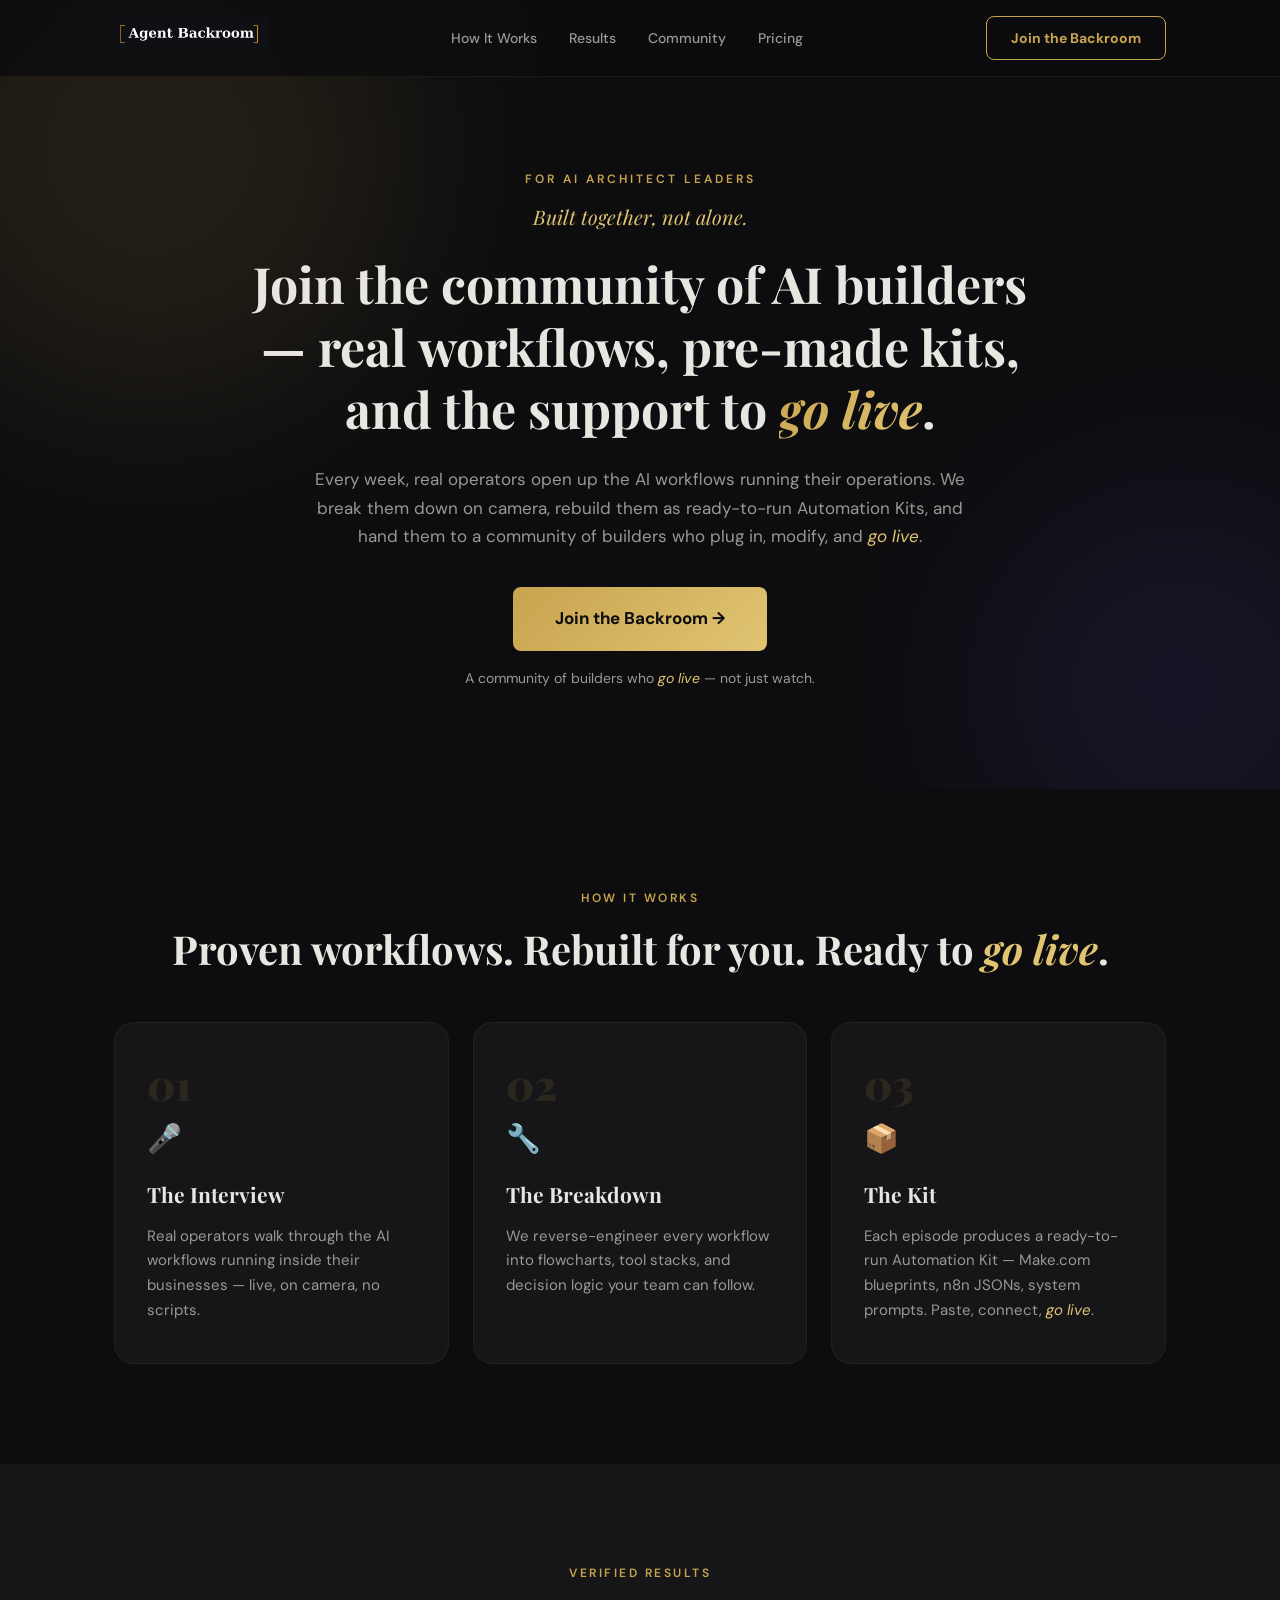
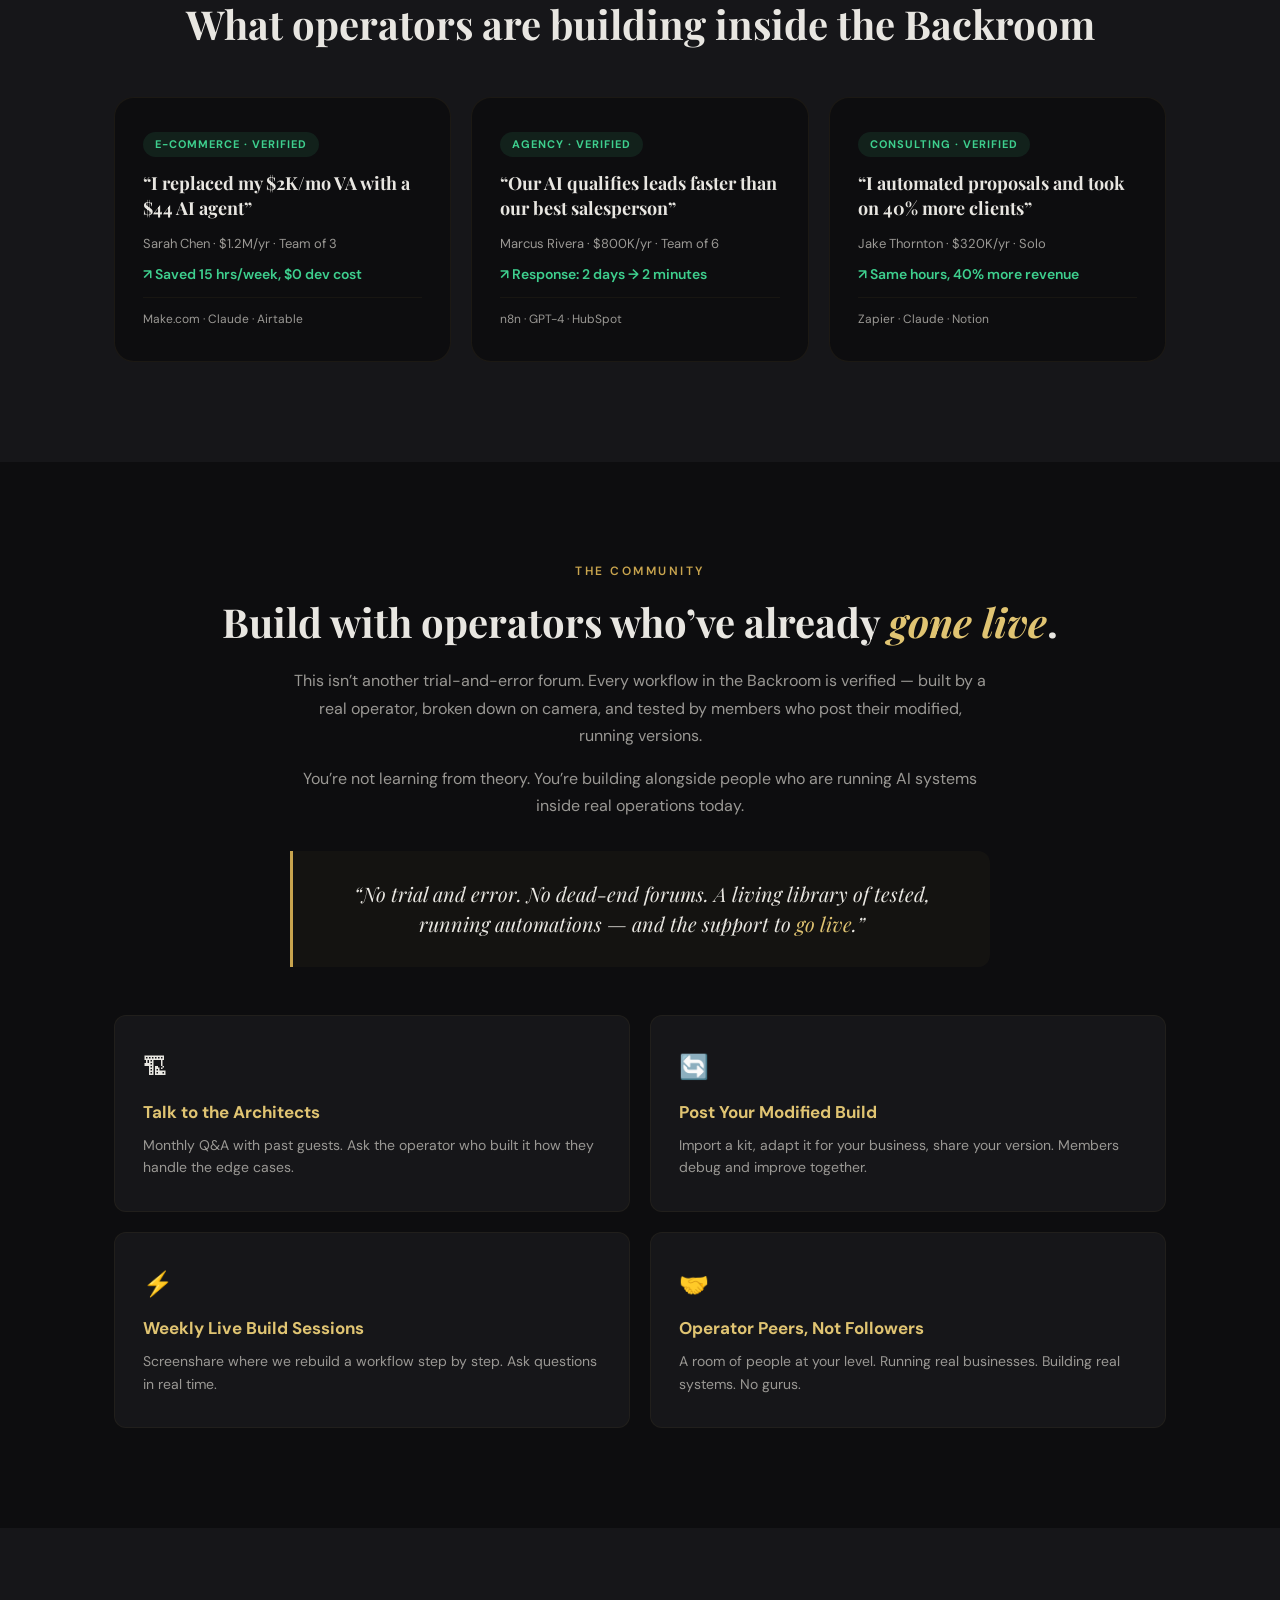
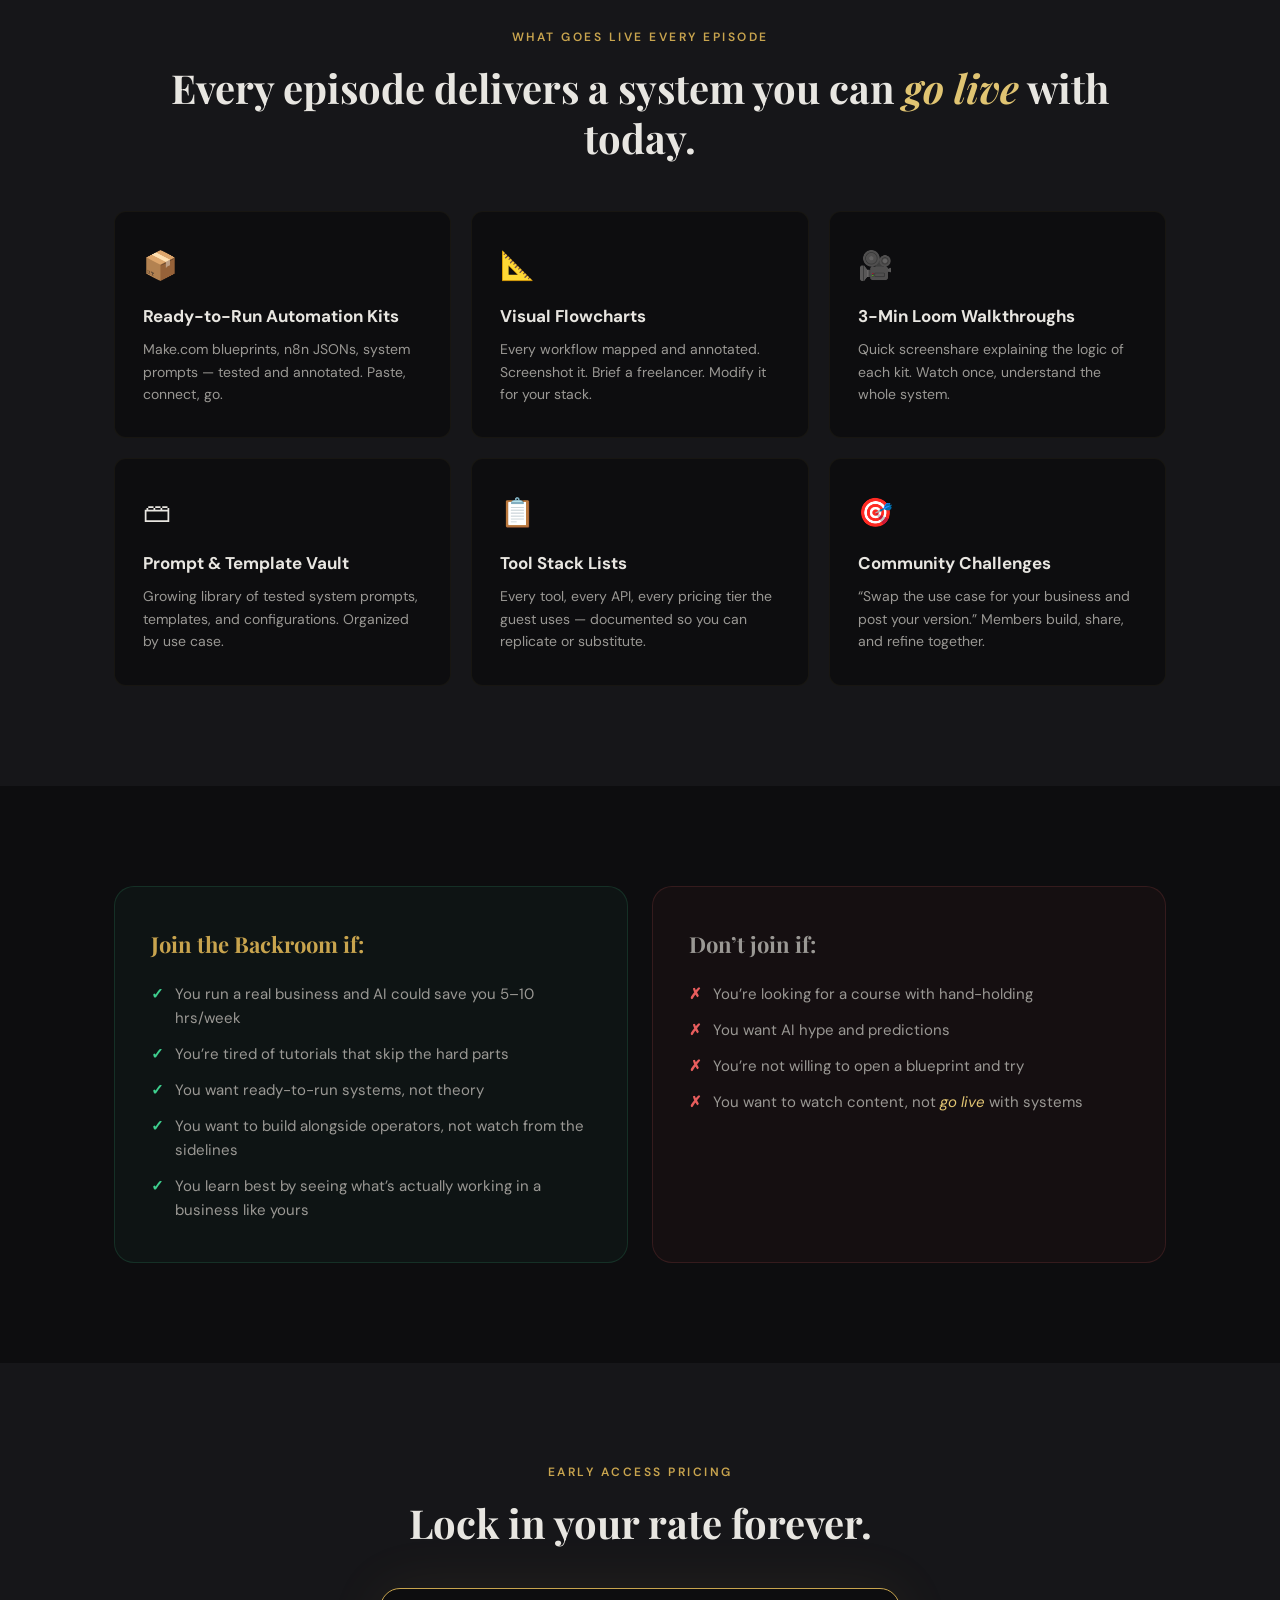
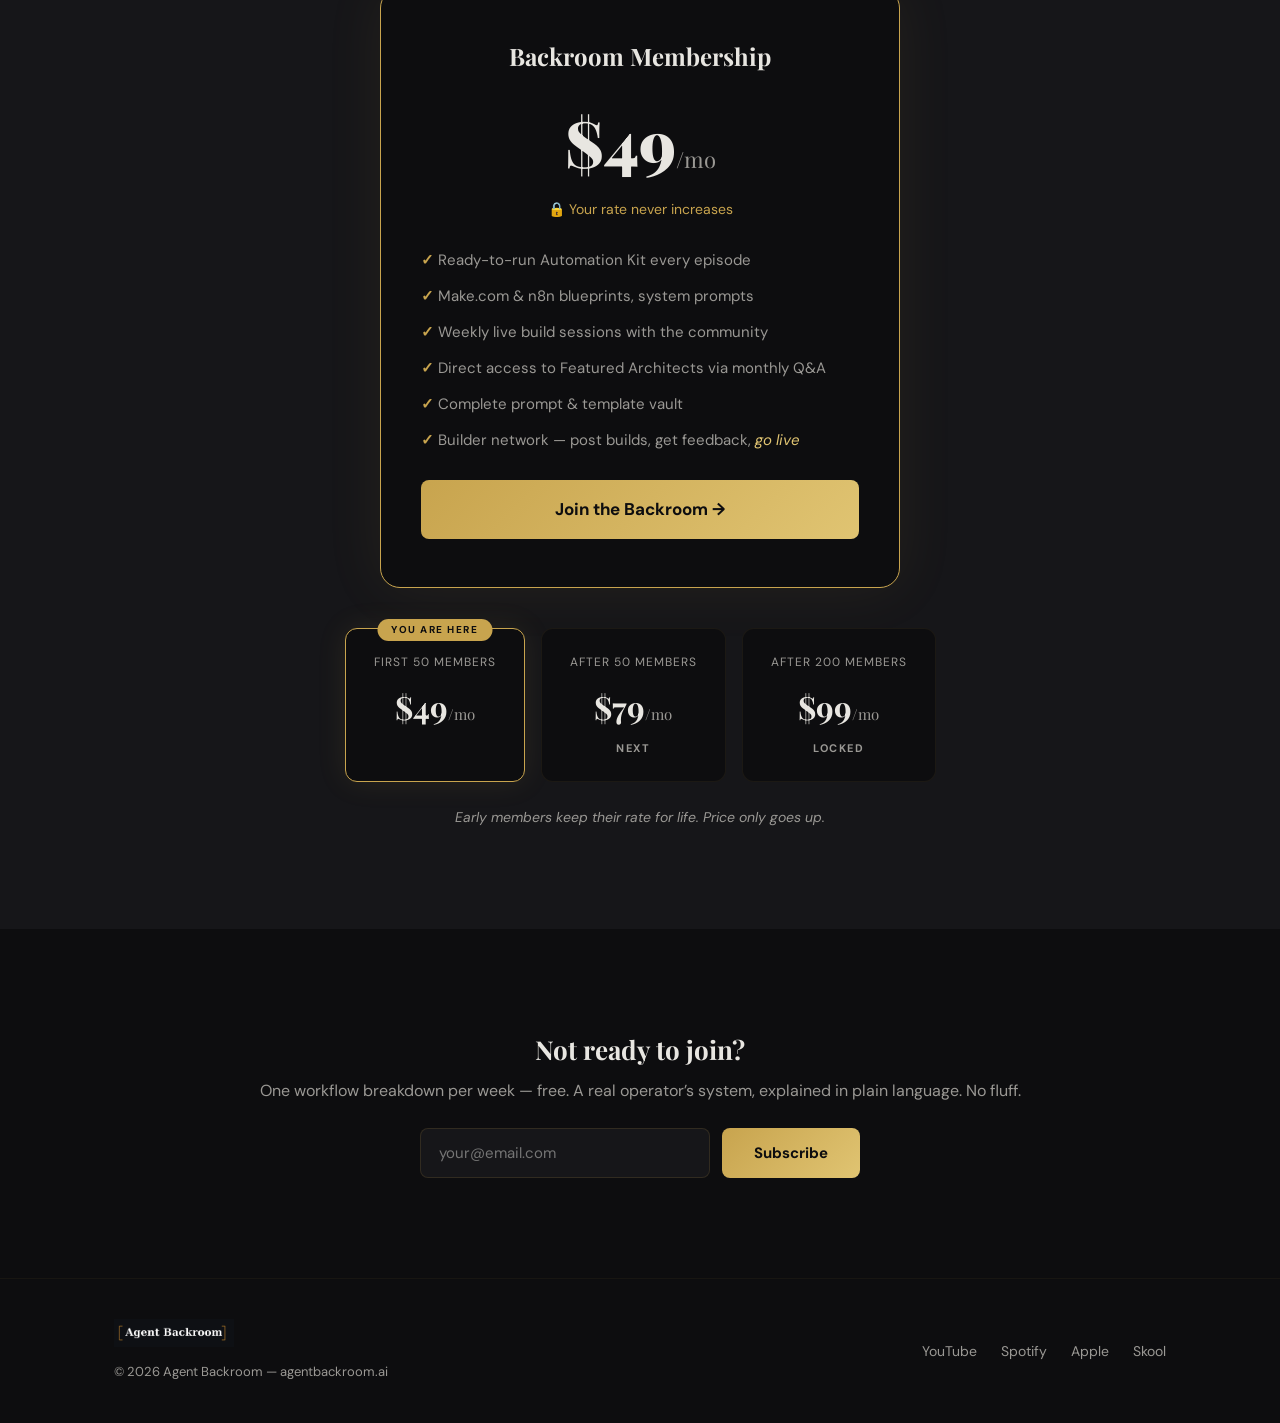
==== index.html @ 45687b81 "Initial Agent Backroom website Single-page sales site for agentbackroom.ai with dark mode design, co" ====
<!DOCTYPE html>
<html lang="en">
<head>
  <meta charset="UTF-8">
  <meta name="viewport" content="width=device-width, initial-scale=1.0">
  <title>Agent Backroom — Join the Community of AI Builders</title>
  <meta name="description" content="Join the community of AI builders. Real workflows, pre-made Automation Kits, and the support to go live. Built together, not alone.">
  <meta property="og:title" content="Agent Backroom — Join the Community of AI Builders">
  <meta property="og:description" content="Real workflows, pre-made Automation Kits, and the support to go live. Built together, not alone.">
  <meta property="og:url" content="https://agentbackroom.ai">
  <meta property="og:type" content="website">
  <meta name="twitter:card" content="summary_large_image">
  <link rel="preconnect" href="https://fonts.googleapis.com">
  <link rel="preconnect" href="https://fonts.gstatic.com" crossorigin>
  <link href="https://fonts.googleapis.com/css2?family=Playfair+Display:ital,wght@0,400;0,700;0,900;1,400;1,700&family=DM+Sans:wght@400;500;700&display=swap" rel="stylesheet">
  <link rel="stylesheet" href="style.css">
</head>
<body>

  <!-- NAV -->
  <nav class="nav" id="nav">
    <div class="nav-inner">
      <a href="#" class="nav-logo">
        <img src="assets/logo.png" alt="Agent Backroom" height="36">
      </a>
      <div class="nav-links" id="navLinks">
        <a href="#how-it-works">How It Works</a>
        <a href="#results">Results</a>
        <a href="#community">Community</a>
        <a href="#pricing">Pricing</a>
      </div>
      <a href="#pricing" class="btn btn-nav">Join the Backroom</a>
      <button class="nav-toggle" id="navToggle" aria-label="Menu">
        <span></span><span></span><span></span>
      </button>
    </div>
  </nav>

  <!-- HERO -->
  <section class="hero">
    <div class="hero-orb hero-orb-1"></div>
    <div class="hero-orb hero-orb-2"></div>
    <div class="container">
      <p class="hero-eyebrow">For AI architect leaders</p>
      <p class="hero-manifesto"><em>Built together, not alone.</em></p>
      <h1 class="hero-headline">Join the community of AI builders &mdash; real workflows, pre-made kits, and the support to <em class="text-gradient">go live</em>.</h1>
      <p class="hero-sub">Every week, real operators open up the AI workflows running their operations. We break them down on camera, rebuild them as ready-to-run Automation Kits, and hand them to a community of builders who plug in, modify, and <em>go live</em>.</p>
      <div class="hero-cta-row">
        <a href="#pricing" class="btn btn-primary btn-lg">Join the Backroom &rarr;</a>
      </div>
      <p class="hero-note">A community of builders who <em>go live</em> &mdash; not just watch.</p>
    </div>
  </section>

  <!-- HOW IT WORKS -->
  <section class="section" id="how-it-works">
    <div class="container">
      <p class="section-label">How It Works</p>
      <h2 class="section-title">Proven workflows. Rebuilt for you. Ready to <em>go live</em>.</h2>
      <div class="steps-grid">
        <div class="step-card">
          <div class="step-number">01</div>
          <div class="step-icon">&#127908;</div>
          <h3>The Interview</h3>
          <p>Real operators walk through the AI workflows running inside their businesses &mdash; live, on camera, no scripts.</p>
        </div>
        <div class="step-card">
          <div class="step-number">02</div>
          <div class="step-icon">&#128295;</div>
          <h3>The Breakdown</h3>
          <p>We reverse-engineer every workflow into flowcharts, tool stacks, and decision logic your team can follow.</p>
        </div>
        <div class="step-card">
          <div class="step-number">03</div>
          <div class="step-icon">&#128230;</div>
          <h3>The Kit</h3>
          <p>Each episode produces a ready-to-run Automation Kit &mdash; Make.com blueprints, n8n JSONs, system prompts. Paste, connect, <em>go live</em>.</p>
        </div>
      </div>
    </div>
  </section>

  <!-- VERIFIED RESULTS -->
  <section class="section section-dark" id="results">
    <div class="container">
      <p class="section-label">Verified Results</p>
      <h2 class="section-title">What operators are building inside the Backroom</h2>
      <div class="results-grid">
        <div class="result-card">
          <div class="result-tag">E-Commerce &middot; Verified</div>
          <h3>&ldquo;I replaced my $2K/mo VA with a $44 AI agent&rdquo;</h3>
          <p class="result-meta">Sarah Chen &middot; $1.2M/yr &middot; Team of 3</p>
          <p class="result-stat">&nearr; Saved 15 hrs/week, $0 dev cost</p>
          <p class="result-tools">Make.com &middot; Claude &middot; Airtable</p>
        </div>
        <div class="result-card">
          <div class="result-tag">Agency &middot; Verified</div>
          <h3>&ldquo;Our AI qualifies leads faster than our best salesperson&rdquo;</h3>
          <p class="result-meta">Marcus Rivera &middot; $800K/yr &middot; Team of 6</p>
          <p class="result-stat">&nearr; Response: 2 days &rarr; 2 minutes</p>
          <p class="result-tools">n8n &middot; GPT-4 &middot; HubSpot</p>
        </div>
        <div class="result-card">
          <div class="result-tag">Consulting &middot; Verified</div>
          <h3>&ldquo;I automated proposals and took on 40% more clients&rdquo;</h3>
          <p class="result-meta">Jake Thornton &middot; $320K/yr &middot; Solo</p>
          <p class="result-stat">&nearr; Same hours, 40% more revenue</p>
          <p class="result-tools">Zapier &middot; Claude &middot; Notion</p>
        </div>
      </div>
    </div>
  </section>

  <!-- THE COMMUNITY -->
  <section class="section" id="community">
    <div class="container">
      <p class="section-label">The Community</p>
      <h2 class="section-title">Build with operators who&rsquo;ve already <em>gone live</em>.</h2>
      <div class="community-body">
        <p>This isn&rsquo;t another trial-and-error forum. Every workflow in the Backroom is verified &mdash; built by a real operator, broken down on camera, and tested by members who post their modified, running versions.</p>
        <p>You&rsquo;re not learning from theory. You&rsquo;re building alongside people who are running AI systems inside real operations today.</p>
      </div>
      <blockquote class="pull-quote">
        &ldquo;No trial and error. No dead-end forums. A living library of tested, running automations &mdash; and the support to <em>go live</em>.&rdquo;
      </blockquote>
      <div class="community-features">
        <div class="comm-feature">
          <div class="comm-icon">&#127959;</div>
          <h4>Talk to the Architects</h4>
          <p>Monthly Q&amp;A with past guests. Ask the operator who built it how they handle the edge cases.</p>
        </div>
        <div class="comm-feature">
          <div class="comm-icon">&#128260;</div>
          <h4>Post Your Modified Build</h4>
          <p>Import a kit, adapt it for your business, share your version. Members debug and improve together.</p>
        </div>
        <div class="comm-feature">
          <div class="comm-icon">&#9889;</div>
          <h4>Weekly Live Build Sessions</h4>
          <p>Screenshare where we rebuild a workflow step by step. Ask questions in real time.</p>
        </div>
        <div class="comm-feature">
          <div class="comm-icon">&#129309;</div>
          <h4>Operator Peers, Not Followers</h4>
          <p>A room of people at your level. Running real businesses. Building real systems. No gurus.</p>
        </div>
      </div>
    </div>
  </section>

  <!-- WHAT GOES LIVE EVERY EPISODE -->
  <section class="section section-dark" id="deliverables">
    <div class="container">
      <p class="section-label">What Goes Live Every Episode</p>
      <h2 class="section-title">Every episode delivers a system you can <em>go live</em> with today.</h2>
      <div class="deliverables-grid">
        <div class="benefit-card">
          <div class="benefit-emoji">&#128230;</div>
          <h3>Ready-to-Run Automation Kits</h3>
          <p>Make.com blueprints, n8n JSONs, system prompts &mdash; tested and annotated. Paste, connect, go.</p>
        </div>
        <div class="benefit-card">
          <div class="benefit-emoji">&#128208;</div>
          <h3>Visual Flowcharts</h3>
          <p>Every workflow mapped and annotated. Screenshot it. Brief a freelancer. Modify it for your stack.</p>
        </div>
        <div class="benefit-card">
          <div class="benefit-emoji">&#127909;</div>
          <h3>3-Min Loom Walkthroughs</h3>
          <p>Quick screenshare explaining the logic of each kit. Watch once, understand the whole system.</p>
        </div>
        <div class="benefit-card">
          <div class="benefit-emoji">&#128451;</div>
          <h3>Prompt &amp; Template Vault</h3>
          <p>Growing library of tested system prompts, templates, and configurations. Organized by use case.</p>
        </div>
        <div class="benefit-card">
          <div class="benefit-emoji">&#128203;</div>
          <h3>Tool Stack Lists</h3>
          <p>Every tool, every API, every pricing tier the guest uses &mdash; documented so you can replicate or substitute.</p>
        </div>
        <div class="benefit-card">
          <div class="benefit-emoji">&#127919;</div>
          <h3>Community Challenges</h3>
          <p>&ldquo;Swap the use case for your business and post your version.&rdquo; Members build, share, and refine together.</p>
        </div>
      </div>
    </div>
  </section>

  <!-- QUALIFICATION -->
  <section class="section">
    <div class="container">
      <div class="qualify-grid">
        <div class="qualify-card qualify-yes">
          <h3>Join the Backroom if:</h3>
          <ul>
            <li>You run a real business and AI could save you 5&ndash;10 hrs/week</li>
            <li>You&rsquo;re tired of tutorials that skip the hard parts</li>
            <li>You want ready-to-run systems, not theory</li>
            <li>You want to build alongside operators, not watch from the sidelines</li>
            <li>You learn best by seeing what&rsquo;s actually working in a business like yours</li>
          </ul>
        </div>
        <div class="qualify-card qualify-no">
          <h3>Don&rsquo;t join if:</h3>
          <ul>
            <li>You&rsquo;re looking for a course with hand-holding</li>
            <li>You want AI hype and predictions</li>
            <li>You&rsquo;re not willing to open a blueprint and try</li>
            <li>You want to watch content, not <em>go live</em> with systems</li>
          </ul>
        </div>
      </div>
    </div>
  </section>

  <!-- PRICING -->
  <section class="section section-dark" id="pricing">
    <div class="container">
      <p class="section-label">Early Access Pricing</p>
      <h2 class="section-title">Lock in your rate forever.</h2>

      <div class="pricing-card">
        <h3>Backroom Membership</h3>
        <div class="pricing-main-price">$49<span>/mo</span></div>
        <div class="pricing-lock">&#128274; Your rate never increases</div>

        <ul class="pricing-features">
          <li>Ready-to-run Automation Kit every episode</li>
          <li>Make.com &amp; n8n blueprints, system prompts</li>
          <li>Weekly live build sessions with the community</li>
          <li>Direct access to Featured Architects via monthly Q&amp;A</li>
          <li>Complete prompt &amp; template vault</li>
          <li>Builder network &mdash; post builds, get feedback, <em>go live</em></li>
        </ul>

        <a href="#" class="btn btn-primary btn-lg" id="joinCTA">Join the Backroom &rarr;</a>
      </div>

      <div class="pricing-tiers">
        <div class="tier tier-current">
          <div class="tier-badge">YOU ARE HERE</div>
          <div class="tier-label">First 50 members</div>
          <div class="tier-price">$49<span>/mo</span></div>
        </div>
        <div class="tier tier-locked">
          <div class="tier-label">After 50 members</div>
          <div class="tier-price">$79<span>/mo</span></div>
          <div class="tier-status">NEXT</div>
        </div>
        <div class="tier tier-locked">
          <div class="tier-label">After 200 members</div>
          <div class="tier-price">$99<span>/mo</span></div>
          <div class="tier-status">LOCKED</div>
        </div>
      </div>

      <p class="pricing-note">Early members keep their rate for life. Price only goes up.</p>
    </div>
  </section>

  <!-- NEWSLETTER -->
  <section class="section newsletter-section" id="newsletter">
    <div class="container">
      <h3>Not ready to join?</h3>
      <p>One workflow breakdown per week &mdash; free. A real operator&rsquo;s system, explained in plain language. No fluff.</p>
      <form class="newsletter-form" id="newsletterForm" action="https://script.google.com/macros/s/PLACEHOLDER/exec" method="POST">
        <input type="email" name="email" placeholder="your@email.com" required>
        <button type="submit" class="btn btn-primary">Subscribe</button>
      </form>
      <p class="newsletter-confirm" id="newsletterConfirm" style="display:none; color: var(--green); margin-top: 16px;">You&rsquo;re in. Check your inbox.</p>
    </div>
  </section>

  <!-- FOOTER -->
  <footer class="footer">
    <div class="container">
      <div class="footer-inner">
        <div class="footer-brand">
          <img src="assets/logo.png" alt="Agent Backroom" height="28">
          <p>&copy; 2026 Agent Backroom &mdash; agentbackroom.ai</p>
        </div>
        <div class="footer-links">
          <a href="https://youtube.com" target="_blank" rel="noopener">YouTube</a>
          <a href="https://spotify.com" target="_blank" rel="noopener">Spotify</a>
          <a href="https://podcasts.apple.com" target="_blank" rel="noopener">Apple</a>
          <a href="https://skool.com" target="_blank" rel="noopener">Skool</a>
        </div>
      </div>
    </div>
  </footer>

  <script src="script.js"></script>
</body>
</html>
---- style.css ----
/* ============================================
   AGENT BACKROOM — agentbackroom.ai
   Dark mode, serif headlines, copper/gold accents
   ============================================ */

:root {
  --bg: #0d0d0f;
  --bg-card: #161619;
  --bg-card-hover: #1c1c20;
  --text: #e8e6e1;
  --text-muted: #9a9894;
  --gold: #c8a44e;
  --gold-light: #e0c472;
  --green: #3ecf8e;
  --red: #e85d5d;
  --radius: 12px;
  --radius-lg: 20px;
  --max-w: 1100px;
  --font-display: 'Playfair Display', Georgia, serif;
  --font-body: 'DM Sans', -apple-system, sans-serif;
}

*, *::before, *::after { box-sizing: border-box; margin: 0; padding: 0; }
html { scroll-behavior: smooth; }

body {
  font-family: var(--font-body);
  background: var(--bg);
  color: var(--text);
  line-height: 1.6;
  -webkit-font-smoothing: antialiased;
}

.container {
  max-width: var(--max-w);
  margin: 0 auto;
  padding: 0 24px;
  position: relative;
}

em { font-style: italic; color: var(--gold-light); }

/* ---- BUTTONS ---- */
.btn {
  display: inline-block;
  padding: 14px 32px;
  border-radius: 8px;
  font-family: var(--font-body);
  font-weight: 700;
  font-size: 15px;
  text-decoration: none;
  cursor: pointer;
  border: none;
  transition: all 0.25s ease;
}
.btn-primary {
  background: linear-gradient(135deg, var(--gold), var(--gold-light));
  color: #0d0d0f;
}
.btn-primary:hover {
  transform: translateY(-2px);
  box-shadow: 0 8px 30px rgba(200, 164, 78, 0.3);
}
.btn-lg { padding: 18px 42px; font-size: 17px; }
.btn-nav {
  background: transparent;
  border: 1.5px solid var(--gold);
  color: var(--gold);
  padding: 10px 24px;
  font-size: 14px;
}
.btn-nav:hover { background: var(--gold); color: #0d0d0f; }

/* ---- NAV ---- */
.nav {
  position: fixed;
  top: 0; left: 0; right: 0;
  z-index: 100;
  padding: 16px 0;
  background: rgba(13, 13, 15, 0.85);
  backdrop-filter: blur(20px);
  border-bottom: 1px solid rgba(200, 164, 78, 0.08);
}
.nav-inner {
  max-width: var(--max-w);
  margin: 0 auto;
  padding: 0 24px;
  display: flex;
  align-items: center;
  justify-content: space-between;
}
.nav-logo img { height: 36px; }
.nav-links { display: flex; gap: 32px; }
.nav-links a {
  color: var(--text-muted);
  text-decoration: none;
  font-size: 14px;
  font-weight: 500;
  transition: color 0.2s;
}
.nav-links a:hover { color: var(--text); }
.nav-toggle {
  display: none;
  flex-direction: column;
  gap: 5px;
  background: none;
  border: none;
  cursor: pointer;
  padding: 4px;
}
.nav-toggle span {
  width: 22px; height: 2px;
  background: var(--text);
  border-radius: 2px;
}

/* ---- HERO ---- */
.hero {
  position: relative;
  padding: 170px 0 100px;
  text-align: center;
  overflow: hidden;
}
.hero-orb {
  position: absolute;
  border-radius: 50%;
  filter: blur(100px);
  opacity: 0.12;
  pointer-events: none;
}
.hero-orb-1 { width: 500px; height: 500px; background: var(--gold); top: -100px; left: -100px; }
.hero-orb-2 { width: 400px; height: 400px; background: #5a4fcf; bottom: -100px; right: -100px; }

.hero-eyebrow {
  font-size: 12px;
  color: var(--gold);
  text-transform: uppercase;
  letter-spacing: 3px;
  font-weight: 600;
  margin-bottom: 12px;
}
.hero-manifesto {
  font-family: var(--font-display);
  font-size: 20px;
  color: var(--gold-light);
  margin-bottom: 20px;
}
.hero-headline {
  font-family: var(--font-display);
  font-size: clamp(30px, 5vw, 50px);
  font-weight: 700;
  line-height: 1.25;
  margin-bottom: 24px;
  max-width: 800px;
  margin-left: auto;
  margin-right: auto;
}
.hero-headline em { font-style: italic; }
.text-gradient {
  background: linear-gradient(135deg, var(--gold), var(--gold-light));
  -webkit-background-clip: text;
  -webkit-text-fill-color: transparent;
  background-clip: text;
}
.hero-sub {
  font-size: 17px;
  color: var(--text-muted);
  max-width: 680px;
  margin: 0 auto 36px;
  line-height: 1.7;
}
.hero-sub em { color: var(--gold-light); }
.hero-cta-row {
  display: flex;
  align-items: center;
  justify-content: center;
  gap: 20px;
  flex-wrap: wrap;
  margin-bottom: 16px;
}
.hero-note {
  font-size: 14px;
  color: var(--text-muted);
}
.hero-note em { color: var(--gold-light); }

/* ---- SECTIONS ---- */
.section { padding: 100px 0; }
.section-dark { background: var(--bg-card); }
.section-label {
  font-size: 12px;
  color: var(--gold);
  text-transform: uppercase;
  letter-spacing: 2.5px;
  font-weight: 600;
  margin-bottom: 16px;
  text-align: center;
}
.section-title {
  font-family: var(--font-display);
  font-size: clamp(26px, 4vw, 40px);
  font-weight: 700;
  line-height: 1.25;
  text-align: center;
  margin-bottom: 20px;
}
.section-title em { font-style: italic; }

/* ---- HOW IT WORKS ---- */
.steps-grid {
  display: grid;
  grid-template-columns: repeat(3, 1fr);
  gap: 24px;
  margin-top: 48px;
}
.step-card {
  background: var(--bg-card);
  border: 1px solid rgba(200, 164, 78, 0.08);
  border-radius: var(--radius-lg);
  padding: 40px 32px;
  transition: border-color 0.3s, transform 0.3s;
}
.step-card:hover { border-color: rgba(200, 164, 78, 0.2); transform: translateY(-4px); }
.step-number {
  font-family: var(--font-display);
  font-size: 42px;
  font-weight: 900;
  color: rgba(200, 164, 78, 0.12);
  line-height: 1;
}
.step-icon { font-size: 28px; margin: 12px 0 16px; }
.step-card h3 { font-family: var(--font-display); font-size: 21px; margin-bottom: 12px; }
.step-card p { color: var(--text-muted); font-size: 15px; line-height: 1.65; }
.step-card p em { color: var(--gold-light); }

/* ---- RESULTS ---- */
.results-grid {
  display: grid;
  grid-template-columns: repeat(3, 1fr);
  gap: 20px;
  margin-top: 48px;
}
.result-card {
  background: var(--bg);
  border: 1px solid rgba(200, 164, 78, 0.08);
  border-radius: var(--radius-lg);
  padding: 32px 28px;
  transition: border-color 0.3s, transform 0.3s;
}
.result-card:hover { border-color: rgba(200, 164, 78, 0.2); transform: translateY(-2px); }
.result-tag {
  display: inline-block;
  font-size: 11px;
  font-weight: 700;
  text-transform: uppercase;
  letter-spacing: 1px;
  color: var(--green);
  background: rgba(62, 207, 142, 0.1);
  padding: 4px 12px;
  border-radius: 20px;
  margin-bottom: 14px;
}
.result-card h3 {
  font-family: var(--font-display);
  font-size: 18px;
  line-height: 1.35;
  margin-bottom: 14px;
}
.result-meta { font-size: 13px; color: var(--text-muted); margin-bottom: 8px; }
.result-stat { font-size: 14px; color: var(--green); font-weight: 600; margin-bottom: 12px; }
.result-tools {
  font-size: 12px;
  color: var(--text-muted);
  padding-top: 12px;
  border-top: 1px solid rgba(200, 164, 78, 0.06);
}

/* ---- COMMUNITY ---- */
.community-body {
  max-width: 700px;
  margin: 0 auto 32px;
  text-align: center;
}
.community-body p {
  font-size: 16px;
  color: var(--text-muted);
  line-height: 1.7;
  margin-bottom: 16px;
}
.pull-quote {
  font-family: var(--font-display);
  font-size: 20px;
  font-style: italic;
  color: var(--text);
  text-align: center;
  max-width: 700px;
  margin: 0 auto 48px;
  padding: 28px 32px;
  border-left: 3px solid var(--gold);
  background: rgba(200, 164, 78, 0.04);
  border-radius: 0 var(--radius) var(--radius) 0;
  line-height: 1.5;
}
.pull-quote em { color: var(--gold-light); }
.community-features {
  display: grid;
  grid-template-columns: repeat(2, 1fr);
  gap: 20px;
}
.comm-feature {
  background: var(--bg-card);
  border: 1px solid rgba(200, 164, 78, 0.06);
  border-radius: var(--radius);
  padding: 32px 28px;
}
.comm-icon { font-size: 24px; margin-bottom: 12px; }
.comm-feature h4 { font-size: 17px; font-weight: 700; margin-bottom: 8px; color: var(--gold-light); }
.comm-feature p { font-size: 14px; color: var(--text-muted); line-height: 1.6; }

/* ---- DELIVERABLES ---- */
.deliverables-grid {
  display: grid;
  grid-template-columns: repeat(3, 1fr);
  gap: 20px;
  margin-top: 48px;
}
.benefit-card {
  background: var(--bg);
  border: 1px solid rgba(200, 164, 78, 0.06);
  border-radius: var(--radius);
  padding: 32px 28px;
  transition: border-color 0.3s;
}
.benefit-card:hover { border-color: rgba(200, 164, 78, 0.15); }
.benefit-emoji { font-size: 28px; margin-bottom: 14px; }
.benefit-card h3 { font-size: 17px; font-weight: 700; margin-bottom: 8px; }
.benefit-card p { font-size: 14px; color: var(--text-muted); line-height: 1.6; }

/* ---- QUALIFY ---- */
.qualify-grid {
  display: grid;
  grid-template-columns: repeat(2, 1fr);
  gap: 24px;
}
.qualify-card { border-radius: var(--radius-lg); padding: 40px 36px; }
.qualify-yes { background: rgba(62, 207, 142, 0.04); border: 1px solid rgba(62, 207, 142, 0.15); }
.qualify-no { background: rgba(232, 93, 93, 0.04); border: 1px solid rgba(232, 93, 93, 0.15); }
.qualify-card h3 { font-family: var(--font-display); font-size: 22px; margin-bottom: 20px; }
.qualify-yes h3 { color: var(--gold); }
.qualify-no h3 { color: var(--text-muted); }
.qualify-card ul { list-style: none; display: flex; flex-direction: column; gap: 12px; }
.qualify-card li { font-size: 15px; color: var(--text-muted); padding-left: 24px; position: relative; }
.qualify-card li em { color: var(--gold-light); }
.qualify-yes li::before { content: "\2713"; position: absolute; left: 0; color: var(--green); font-weight: 700; }
.qualify-no li::before { content: "\2717"; position: absolute; left: 0; color: var(--red); font-weight: 700; }

/* ---- PRICING ---- */
.pricing-card {
  max-width: 520px;
  margin: 40px auto 0;
  background: var(--bg);
  border: 1px solid var(--gold);
  border-radius: var(--radius-lg);
  padding: 48px 40px;
  text-align: center;
  box-shadow: 0 0 60px rgba(200, 164, 78, 0.08);
}
.pricing-card h3 { font-family: var(--font-display); font-size: 24px; margin-bottom: 8px; }
.pricing-main-price {
  font-family: var(--font-display);
  font-size: 64px;
  font-weight: 900;
  margin: 16px 0 4px;
}
.pricing-main-price span { font-size: 22px; color: var(--text-muted); font-weight: 400; }
.pricing-lock {
  font-size: 14px;
  color: var(--gold);
  margin-bottom: 28px;
}
.pricing-features {
  list-style: none;
  text-align: left;
  display: flex;
  flex-direction: column;
  gap: 12px;
  margin-bottom: 28px;
}
.pricing-features li { font-size: 15px; color: var(--text-muted); }
.pricing-features li em { color: var(--gold-light); }
.pricing-features li::before { content: "\2713  "; color: var(--gold); font-weight: 700; }
.pricing-card .btn { width: 100%; font-size: 17px; padding: 16px; }

.pricing-tiers {
  display: flex;
  justify-content: center;
  gap: 16px;
  margin-top: 40px;
  flex-wrap: wrap;
}
.tier {
  background: var(--bg);
  border: 1px solid rgba(200, 164, 78, 0.08);
  border-radius: var(--radius);
  padding: 24px 28px;
  text-align: center;
  min-width: 180px;
  position: relative;
}
.tier-label { font-size: 12px; color: var(--text-muted); text-transform: uppercase; letter-spacing: 1px; margin-bottom: 8px; }
.tier-price { font-family: var(--font-display); font-size: 32px; font-weight: 700; }
.tier-price span { font-size: 15px; font-weight: 400; color: var(--text-muted); }
.tier-status { font-size: 11px; font-weight: 700; letter-spacing: 1.5px; margin-top: 8px; color: var(--text-muted); }
.tier-current { border-color: var(--gold); box-shadow: 0 0 30px rgba(200, 164, 78, 0.1); }
.tier-badge {
  position: absolute;
  top: -10px; left: 50%;
  transform: translateX(-50%);
  background: var(--gold);
  color: #0d0d0f;
  font-size: 10px;
  font-weight: 700;
  letter-spacing: 1.5px;
  padding: 3px 14px;
  border-radius: 20px;
  white-space: nowrap;
}
.tier-locked { opacity: 0.35; }
.pricing-note {
  text-align: center;
  margin-top: 24px;
  font-size: 14px;
  color: var(--text-muted);
  font-style: italic;
}

/* ---- NEWSLETTER ---- */
.newsletter-section { text-align: center; }
.newsletter-section h3 { font-family: var(--font-display); font-size: 26px; margin-bottom: 8px; }
.newsletter-section > .container > p { color: var(--text-muted); margin-bottom: 24px; font-size: 16px; }
.newsletter-form {
  display: flex;
  gap: 12px;
  max-width: 440px;
  margin: 0 auto;
}
.newsletter-form input {
  flex: 1;
  padding: 14px 18px;
  border-radius: 8px;
  border: 1px solid rgba(200, 164, 78, 0.15);
  background: var(--bg-card);
  color: var(--text);
  font-size: 15px;
  font-family: var(--font-body);
  outline: none;
  transition: border-color 0.2s;
}
.newsletter-form input:focus { border-color: var(--gold); }

/* ---- FOOTER ---- */
.footer {
  padding: 40px 0;
  border-top: 1px solid rgba(200, 164, 78, 0.06);
}
.footer-inner {
  display: flex;
  align-items: center;
  justify-content: space-between;
  flex-wrap: wrap;
  gap: 16px;
}
.footer-brand p { font-size: 13px; color: var(--text-muted); margin-top: 8px; }
.footer-links { display: flex; gap: 24px; }
.footer-links a { color: var(--text-muted); text-decoration: none; font-size: 14px; transition: color 0.2s; }
.footer-links a:hover { color: var(--text); }

/* ---- RESPONSIVE ---- */
@media (max-width: 768px) {
  .nav-links { display: none; }
  .btn-nav { display: none; }
  .nav-toggle { display: flex; }
  .nav-links.active {
    display: flex;
    flex-direction: column;
    position: absolute;
    top: 70px; left: 0; right: 0;
    background: rgba(13, 13, 15, 0.97);
    padding: 24px;
    gap: 16px;
    border-bottom: 1px solid rgba(200, 164, 78, 0.08);
  }
  .hero { padding: 140px 0 80px; }
  .steps-grid,
  .results-grid,
  .deliverables-grid,
  .qualify-grid,
  .community-features { grid-template-columns: 1fr; }
  .pricing-tiers { flex-direction: column; align-items: center; }
  .tier { width: 100%; max-width: 280px; }
  .newsletter-form { flex-direction: column; }
  .footer-inner { flex-direction: column; text-align: center; }
  .pricing-card { padding: 36px 24px; }
}
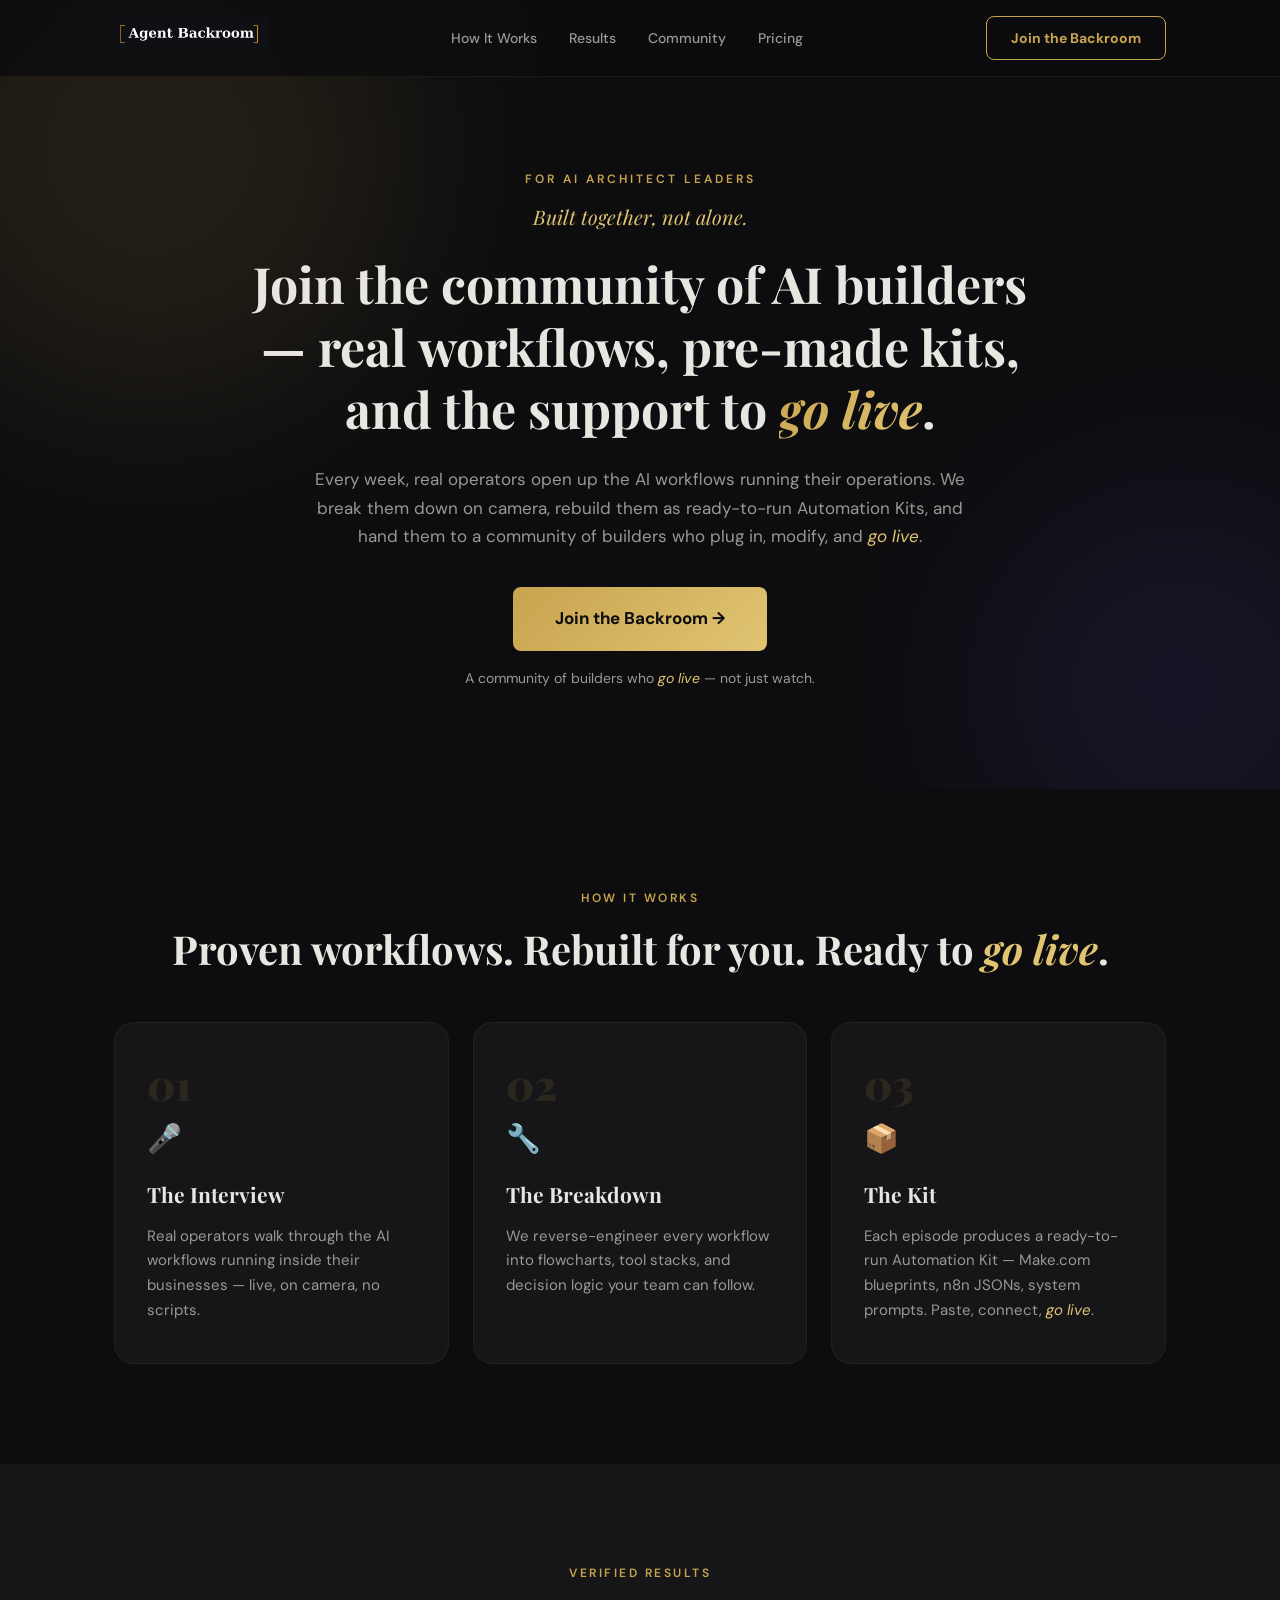
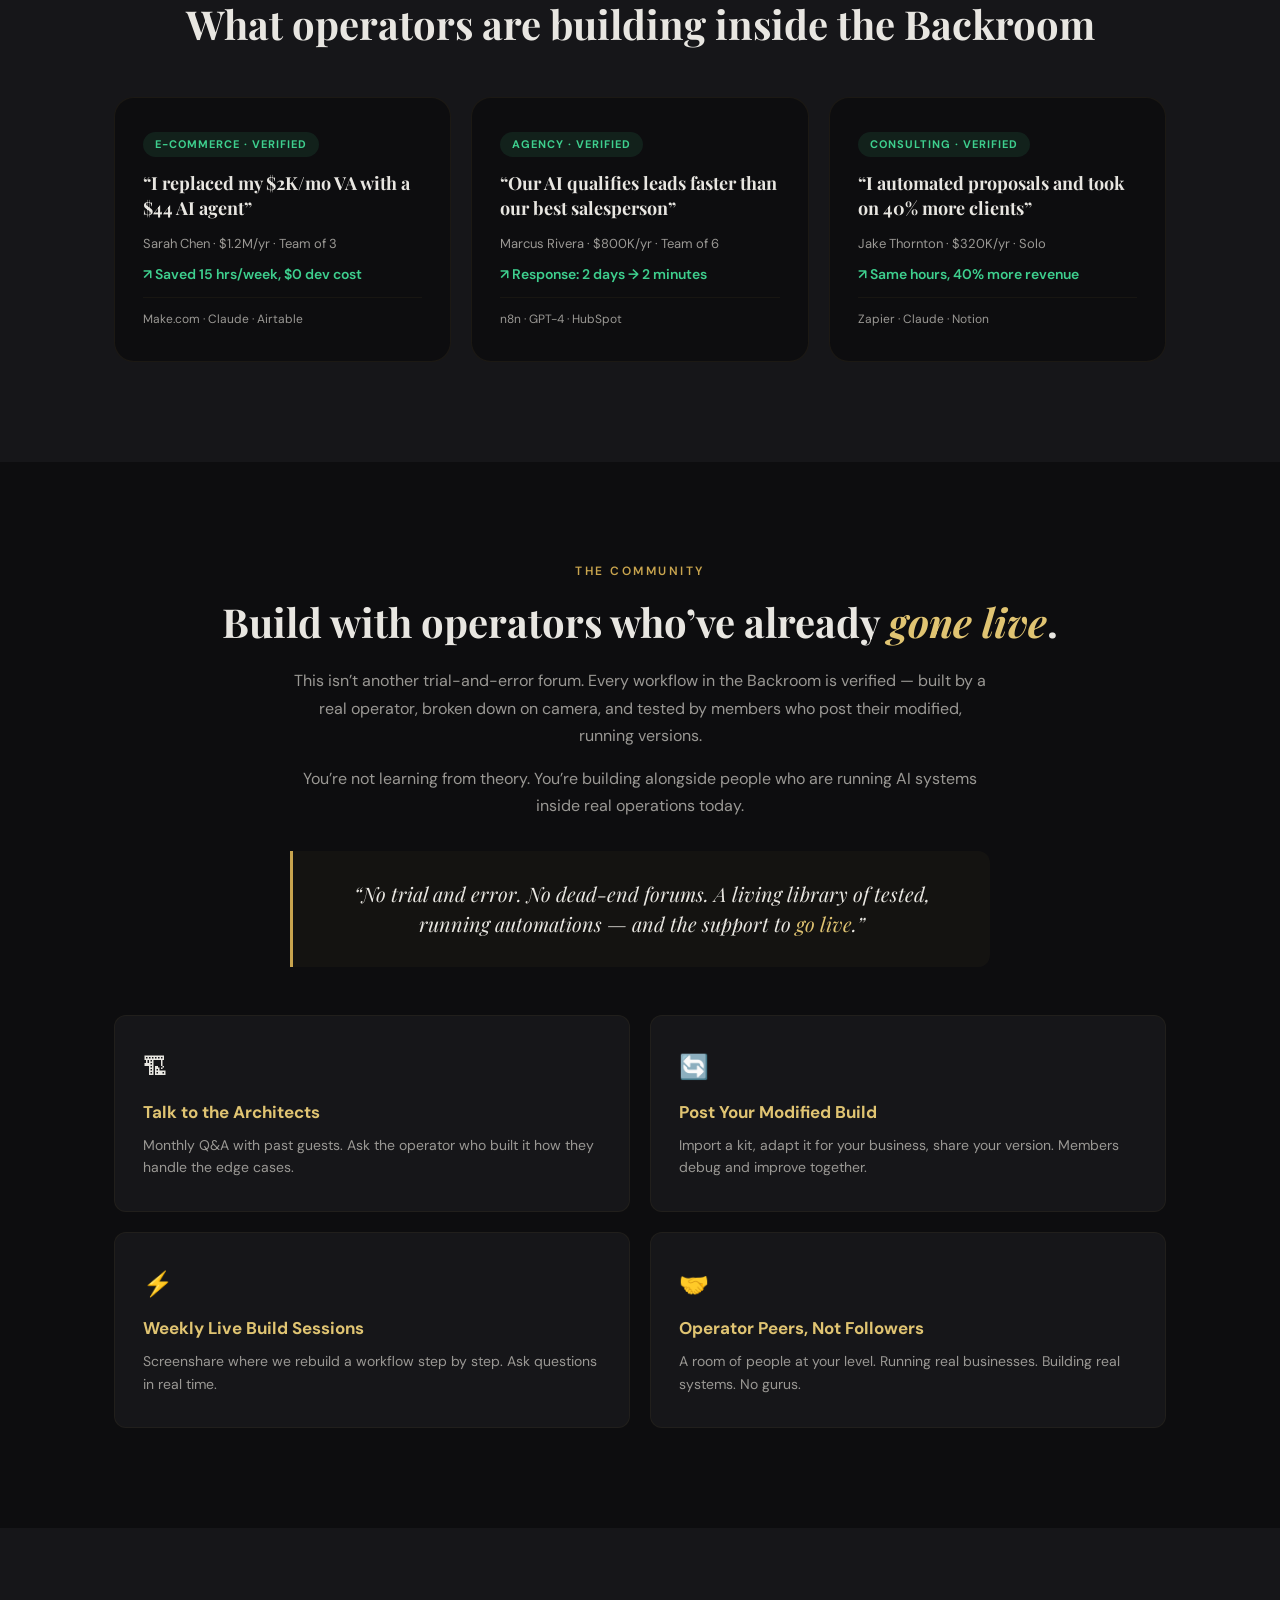
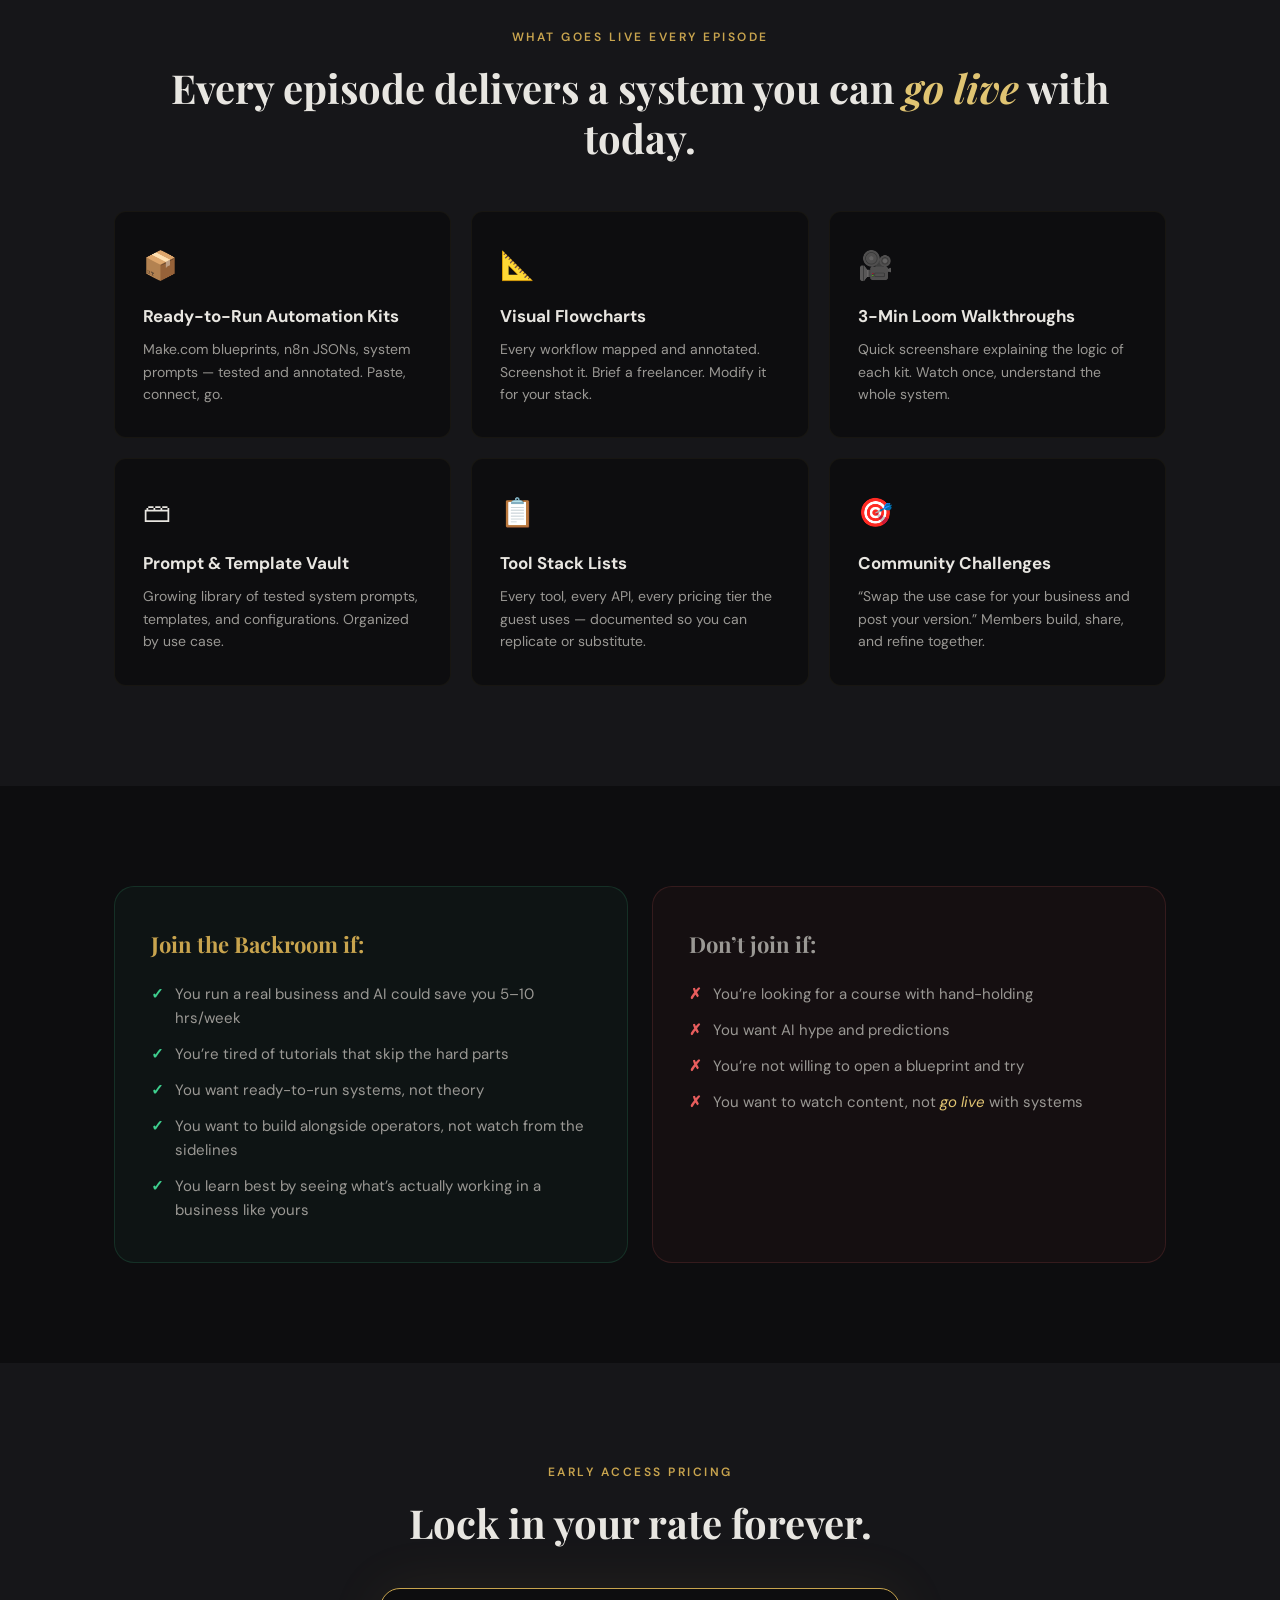
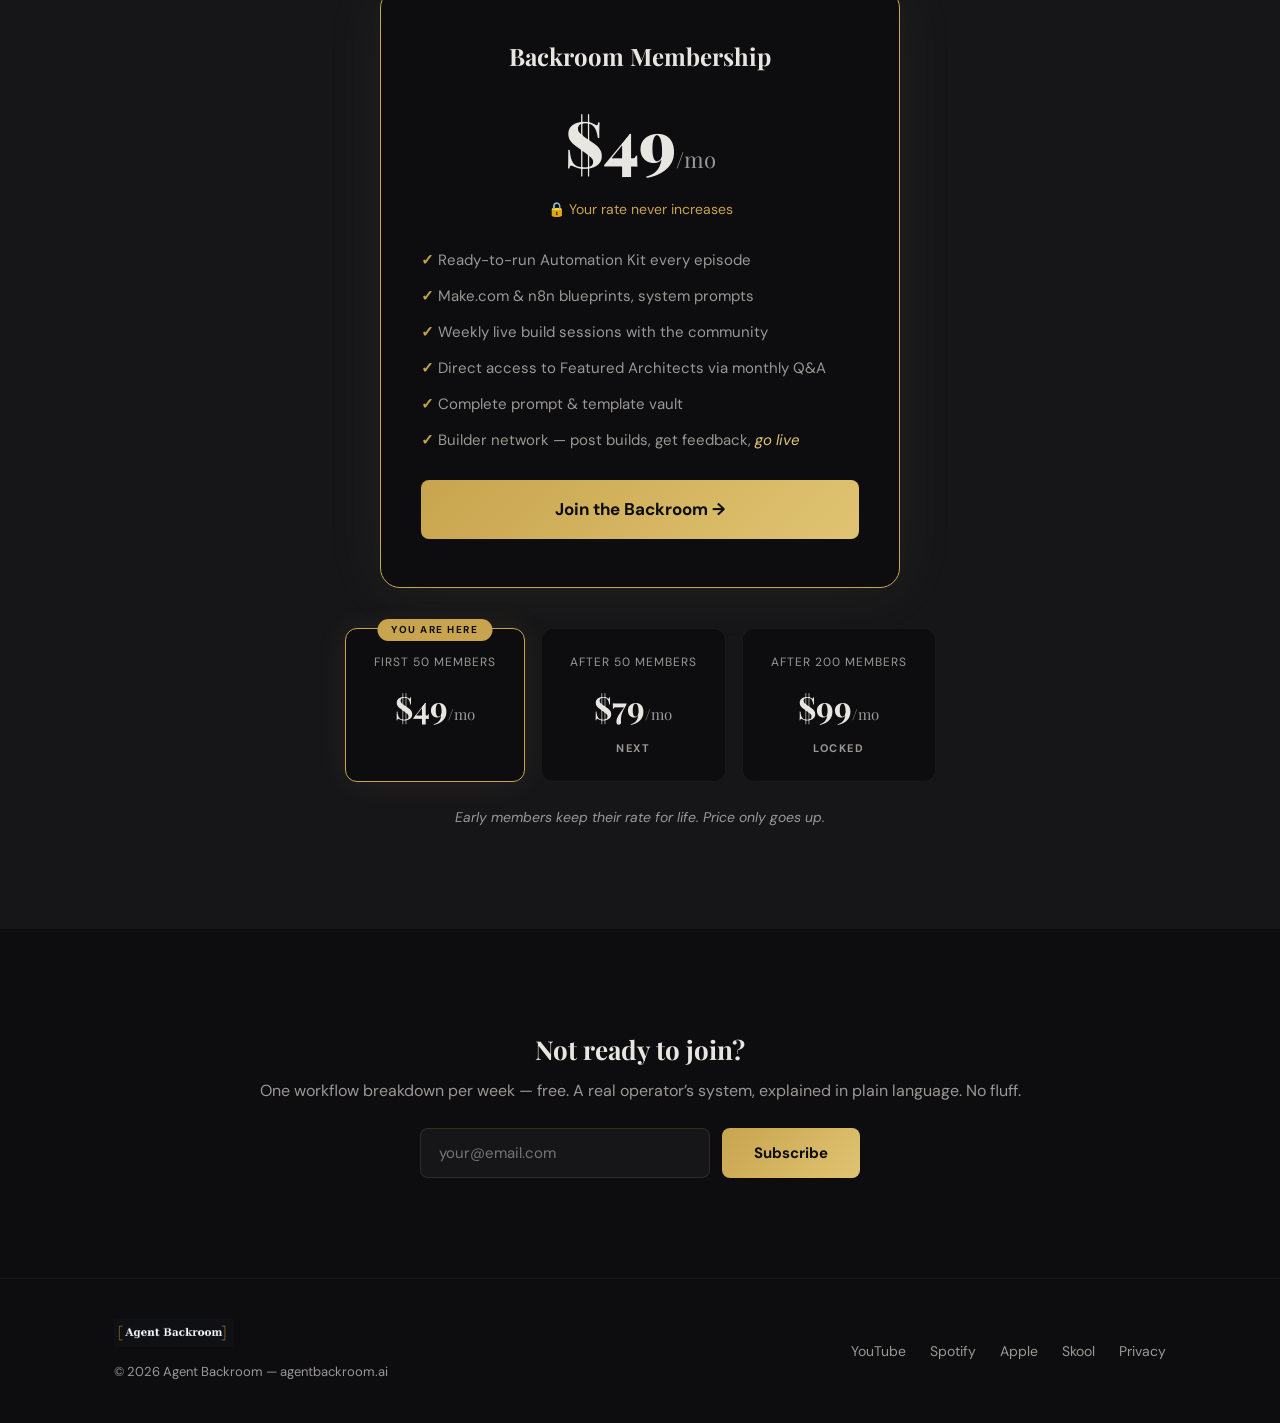
==== commit 7c59072b: "Add favicon, OG image, 404, sitemap, robots, privacy policy, analytics Production-ready additions: -" ====
--- a/index.html
+++ b/index.html
@@ -10,6 +10,13 @@
   <meta property="og:url" content="https://agentbackroom.ai">
   <meta property="og:type" content="website">
   <meta name="twitter:card" content="summary_large_image">
+  <meta property="og:image" content="https://agentbackroom.ai/assets/og-image.png">
+  <meta name="twitter:image" content="https://agentbackroom.ai/assets/og-image.png">
+  <link rel="icon" type="image/svg+xml" href="/assets/favicon.svg">
+  <link rel="apple-touch-icon" href="/assets/apple-touch-icon.png">
+  <link rel="canonical" href="https://agentbackroom.ai/">
+  <!-- Cloudflare Web Analytics — privacy-first, no cookies. Replace TOKEN once enabled at cloudflare.com/web-analytics -->
+  <script defer src='https://static.cloudflareinsights.com/beacon.min.js' data-cf-beacon='{"token": "REPLACE_WITH_CLOUDFLARE_TOKEN"}'></script>
   <link rel="preconnect" href="https://fonts.googleapis.com">
   <link rel="preconnect" href="https://fonts.gstatic.com" crossorigin>
   <link href="https://fonts.googleapis.com/css2?family=Playfair+Display:ital,wght@0,400;0,700;0,900;1,400;1,700&family=DM+Sans:wght@400;500;700&display=swap" rel="stylesheet">
@@ -29,7 +36,7 @@
         <a href="#community">Community</a>
         <a href="#pricing">Pricing</a>
       </div>
-      <a href="#pricing" class="btn btn-nav">Join the Backroom</a>
+      <a href="https://www.skool.com/agent-backroom-5650" class="btn btn-nav" target="_blank" rel="noopener">Join the Backroom</a>
       <button class="nav-toggle" id="navToggle" aria-label="Menu">
         <span></span><span></span><span></span>
       </button>
@@ -46,7 +53,7 @@
       <h1 class="hero-headline">Join the community of AI builders &mdash; real workflows, pre-made kits, and the support to <em class="text-gradient">go live</em>.</h1>
       <p class="hero-sub">Every week, real operators open up the AI workflows running their operations. We break them down on camera, rebuild them as ready-to-run Automation Kits, and hand them to a community of builders who plug in, modify, and <em>go live</em>.</p>
       <div class="hero-cta-row">
-        <a href="#pricing" class="btn btn-primary btn-lg">Join the Backroom &rarr;</a>
+        <a href="https://www.skool.com/agent-backroom-5650" class="btn btn-primary btn-lg" target="_blank" rel="noopener">Join the Backroom &rarr;</a>
       </div>
       <p class="hero-note">A community of builders who <em>go live</em> &mdash; not just watch.</p>
     </div>
@@ -235,7 +242,7 @@
           <li>Builder network &mdash; post builds, get feedback, <em>go live</em></li>
         </ul>
 
-        <a href="#" class="btn btn-primary btn-lg" id="joinCTA">Join the Backroom &rarr;</a>
+        <a href="https://www.skool.com/agent-backroom-5650" class="btn btn-primary btn-lg" id="joinCTA" target="_blank" rel="noopener">Join the Backroom &rarr;</a>
       </div>
 
       <div class="pricing-tiers">
@@ -285,7 +292,8 @@
           <a href="https://youtube.com" target="_blank" rel="noopener">YouTube</a>
           <a href="https://spotify.com" target="_blank" rel="noopener">Spotify</a>
           <a href="https://podcasts.apple.com" target="_blank" rel="noopener">Apple</a>
-          <a href="https://skool.com" target="_blank" rel="noopener">Skool</a>
+          <a href="https://www.skool.com/agent-backroom-5650" target="_blank" rel="noopener">Skool</a>
+          <a href="/privacy.html">Privacy</a>
         </div>
       </div>
     </div>
